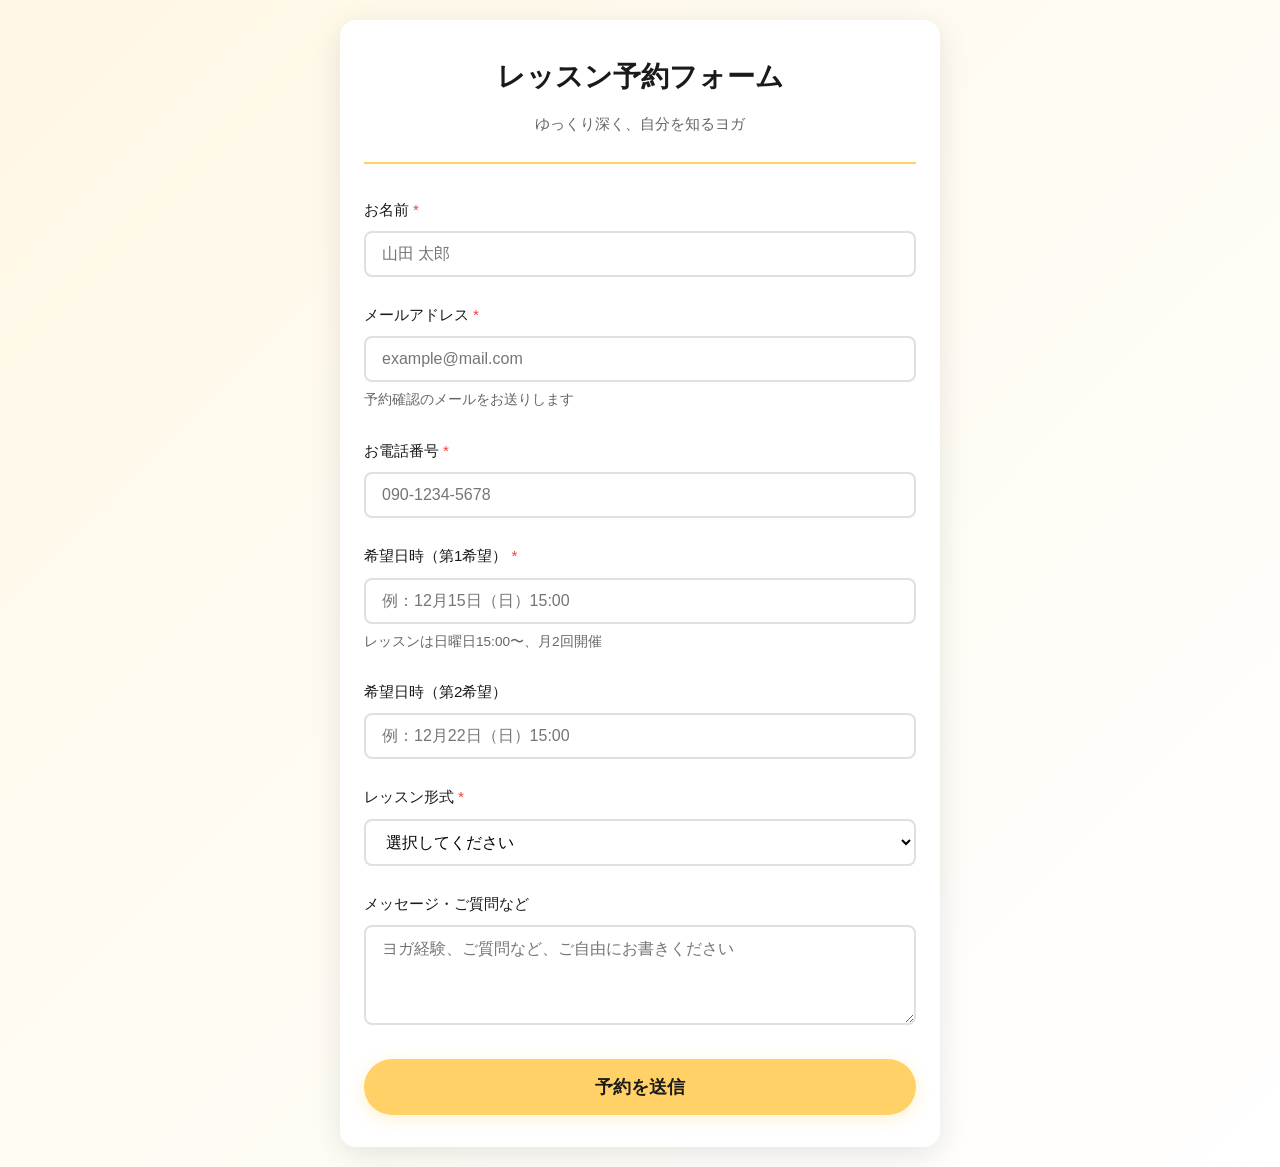
==== gas-form/Index.html @ 1ae2233c "Update profile and add reservation system - プロフィール写真を2016年版のみに変更 - カスタムHTML予約フォーム追加（GAS） - スプレッドシート自" ====
<!DOCTYPE html>
<html lang="ja">
<head>
  <meta charset="UTF-8">
  <meta name="viewport" content="width=device-width, initial-scale=1.0">
  <title>Hiroki Yoga レッスン予約</title>

  <style>
    /* ============================================
       リセット & ベース
       ============================================ */
    * {
      margin: 0;
      padding: 0;
      box-sizing: border-box;
    }

    :root {
      --primary-yellow: #FFD166;
      --light-yellow: #FFF8E7;
      --dark-yellow: #E6B84D;
      --white: #FFFFFF;
      --black: #1A1A1A;
      --gray: #666666;
      --light-gray: #F5F5F5;
      --border: #E0E0E0;
      --success: #4CAF50;
      --error: #F44336;
    }

    body {
      font-family: 'Noto Sans JP', -apple-system, BlinkMacSystemFont, 'Segoe UI', sans-serif;
      line-height: 1.8;
      color: var(--black);
      background: linear-gradient(135deg, var(--light-yellow) 0%, var(--white) 100%);
      padding: 20px;
      min-height: 100vh;
    }

    /* ============================================
       コンテナ
       ============================================ */
    .container {
      max-width: 600px;
      margin: 0 auto;
      background: var(--white);
      border-radius: 16px;
      box-shadow: 0 8px 32px rgba(0, 0, 0, 0.1);
      padding: 32px 24px;
    }

    /* ============================================
       ヘッダー
       ============================================ */
    .header {
      text-align: center;
      margin-bottom: 32px;
      padding-bottom: 24px;
      border-bottom: 2px solid var(--primary-yellow);
    }

    .header h1 {
      font-family: 'Noto Serif JP', serif;
      font-size: 1.75rem;
      margin-bottom: 8px;
      color: var(--black);
    }

    .header p {
      color: var(--gray);
      font-size: 0.95rem;
    }

    /* ============================================
       フォーム
       ============================================ */
    .form-group {
      margin-bottom: 24px;
    }

    .form-group label {
      display: block;
      font-weight: 500;
      margin-bottom: 8px;
      color: var(--black);
      font-size: 0.95rem;
    }

    .form-group label .required {
      color: var(--error);
      margin-left: 4px;
    }

    .form-group input[type="text"],
    .form-group input[type="email"],
    .form-group input[type="tel"],
    .form-group select,
    .form-group textarea {
      width: 100%;
      padding: 12px 16px;
      border: 2px solid var(--border);
      border-radius: 8px;
      font-size: 1rem;
      font-family: inherit;
      transition: all 0.3s ease;
      background: var(--white);
    }

    .form-group input:focus,
    .form-group select:focus,
    .form-group textarea:focus {
      outline: none;
      border-color: var(--primary-yellow);
      box-shadow: 0 0 0 3px rgba(255, 209, 102, 0.2);
    }

    .form-group textarea {
      min-height: 100px;
      resize: vertical;
    }

    .form-group .helper-text {
      font-size: 0.85rem;
      color: var(--gray);
      margin-top: 6px;
    }

    /* ============================================
       ボタン
       ============================================ */
    .btn-submit {
      width: 100%;
      padding: 16px;
      background: var(--primary-yellow);
      color: var(--black);
      border: none;
      border-radius: 50px;
      font-size: 1.1rem;
      font-weight: 600;
      cursor: pointer;
      transition: all 0.3s ease;
      box-shadow: 0 4px 16px rgba(255, 209, 102, 0.3);
      font-family: inherit;
    }

    .btn-submit:hover:not(:disabled) {
      background: var(--dark-yellow);
      transform: translateY(-2px);
      box-shadow: 0 6px 20px rgba(255, 209, 102, 0.4);
    }

    .btn-submit:disabled {
      opacity: 0.6;
      cursor: not-allowed;
    }

    /* ============================================
       メッセージ
       ============================================ */
    .message {
      padding: 16px 20px;
      border-radius: 8px;
      margin-bottom: 24px;
      display: none;
      animation: slideDown 0.3s ease;
    }

    .message.show {
      display: block;
    }

    .message.success {
      background: #E8F5E9;
      border-left: 4px solid var(--success);
      color: #2E7D32;
    }

    .message.error {
      background: #FFEBEE;
      border-left: 4px solid var(--error);
      color: #C62828;
    }

    @keyframes slideDown {
      from {
        opacity: 0;
        transform: translateY(-10px);
      }
      to {
        opacity: 1;
        transform: translateY(0);
      }
    }

    /* ============================================
       ローディング
       ============================================ */
    .loading {
      display: none;
      text-align: center;
      margin: 20px 0;
    }

    .loading.show {
      display: block;
    }

    .spinner {
      border: 3px solid var(--light-gray);
      border-top: 3px solid var(--primary-yellow);
      border-radius: 50%;
      width: 40px;
      height: 40px;
      animation: spin 1s linear infinite;
      margin: 0 auto;
    }

    @keyframes spin {
      0% { transform: rotate(0deg); }
      100% { transform: rotate(360deg); }
    }

    /* ============================================
       レスポンシブ
       ============================================ */
    @media (max-width: 640px) {
      body {
        padding: 12px;
      }

      .container {
        padding: 24px 16px;
      }

      .header h1 {
        font-size: 1.5rem;
      }
    }
  </style>
</head>
<body>
  <div class="container">
    <!-- ヘッダー -->
    <div class="header">
      <h1>レッスン予約フォーム</h1>
      <p>ゆっくり深く、自分を知るヨガ</p>
    </div>

    <!-- メッセージ表示エリア -->
    <div id="message" class="message"></div>

    <!-- ローディング -->
    <div id="loading" class="loading">
      <div class="spinner"></div>
      <p style="margin-top: 12px; color: var(--gray);">送信中...</p>
    </div>

    <!-- フォーム -->
    <form id="reservationForm">
      <!-- お名前 -->
      <div class="form-group">
        <label for="name">お名前<span class="required">*</span></label>
        <input type="text" id="name" name="name" required placeholder="山田 太郎">
      </div>

      <!-- メールアドレス -->
      <div class="form-group">
        <label for="email">メールアドレス<span class="required">*</span></label>
        <input type="email" id="email" name="email" required placeholder="example@mail.com">
        <div class="helper-text">予約確認のメールをお送りします</div>
      </div>

      <!-- お電話番号 -->
      <div class="form-group">
        <label for="phone">お電話番号<span class="required">*</span></label>
        <input type="tel" id="phone" name="phone" required placeholder="090-1234-5678">
      </div>

      <!-- 希望日時（第1希望） -->
      <div class="form-group">
        <label for="datetime1">希望日時（第1希望）<span class="required">*</span></label>
        <input type="text" id="datetime1" name="datetime1" required placeholder="例：12月15日（日）15:00">
        <div class="helper-text">レッスンは日曜日15:00〜、月2回開催</div>
      </div>

      <!-- 希望日時（第2希望） -->
      <div class="form-group">
        <label for="datetime2">希望日時（第2希望）</label>
        <input type="text" id="datetime2" name="datetime2" placeholder="例：12月22日（日）15:00">
      </div>

      <!-- レッスン形式 -->
      <div class="form-group">
        <label for="lessonType">レッスン形式<span class="required">*</span></label>
        <select id="lessonType" name="lessonType" required>
          <option value="">選択してください</option>
          <option value="グループレッスン（2,500円）">グループレッスン（2,500円）</option>
          <option value="個人レッスン（応相談）">個人レッスン（応相談）</option>
        </select>
      </div>

      <!-- メッセージ -->
      <div class="form-group">
        <label for="message">メッセージ・ご質問など</label>
        <textarea id="message" name="message" placeholder="ヨガ経験、ご質問など、ご自由にお書きください"></textarea>
      </div>

      <!-- 送信ボタン -->
      <button type="submit" class="btn-submit" id="submitBtn">予約を送信</button>
    </form>
  </div>

  <script>
    // フォーム送信処理
    document.getElementById('reservationForm').addEventListener('submit', function(e) {
      e.preventDefault();

      // ボタンとローディングの制御
      const submitBtn = document.getElementById('submitBtn');
      const loading = document.getElementById('loading');
      const messageDiv = document.getElementById('message');

      submitBtn.disabled = true;
      loading.classList.add('show');
      messageDiv.classList.remove('show');

      // フォームデータ取得
      const formData = {
        name: document.getElementById('name').value,
        email: document.getElementById('email').value,
        phone: document.getElementById('phone').value,
        datetime1: document.getElementById('datetime1').value,
        datetime2: document.getElementById('datetime2').value,
        lessonType: document.getElementById('lessonType').value,
        message: document.getElementById('message').value
      };

      // GASに送信
      google.script.run
        .withSuccessHandler(function(response) {
          loading.classList.remove('show');
          submitBtn.disabled = false;

          if (response.success) {
            messageDiv.textContent = response.message;
            messageDiv.className = 'message success show';
            // フォームをリセット
            document.getElementById('reservationForm').reset();
          } else {
            messageDiv.textContent = response.message;
            messageDiv.className = 'message error show';
          }

          // 3秒後にメッセージを消す
          setTimeout(() => {
            messageDiv.classList.remove('show');
          }, 5000);
        })
        .withFailureHandler(function(error) {
          loading.classList.remove('show');
          submitBtn.disabled = false;
          messageDiv.textContent = '送信に失敗しました。お手数ですがInstagramからお問い合わせください。';
          messageDiv.className = 'message error show';
          console.error('エラー:', error);
        })
        .submitForm(formData);
    });
  </script>
</body>
</html>
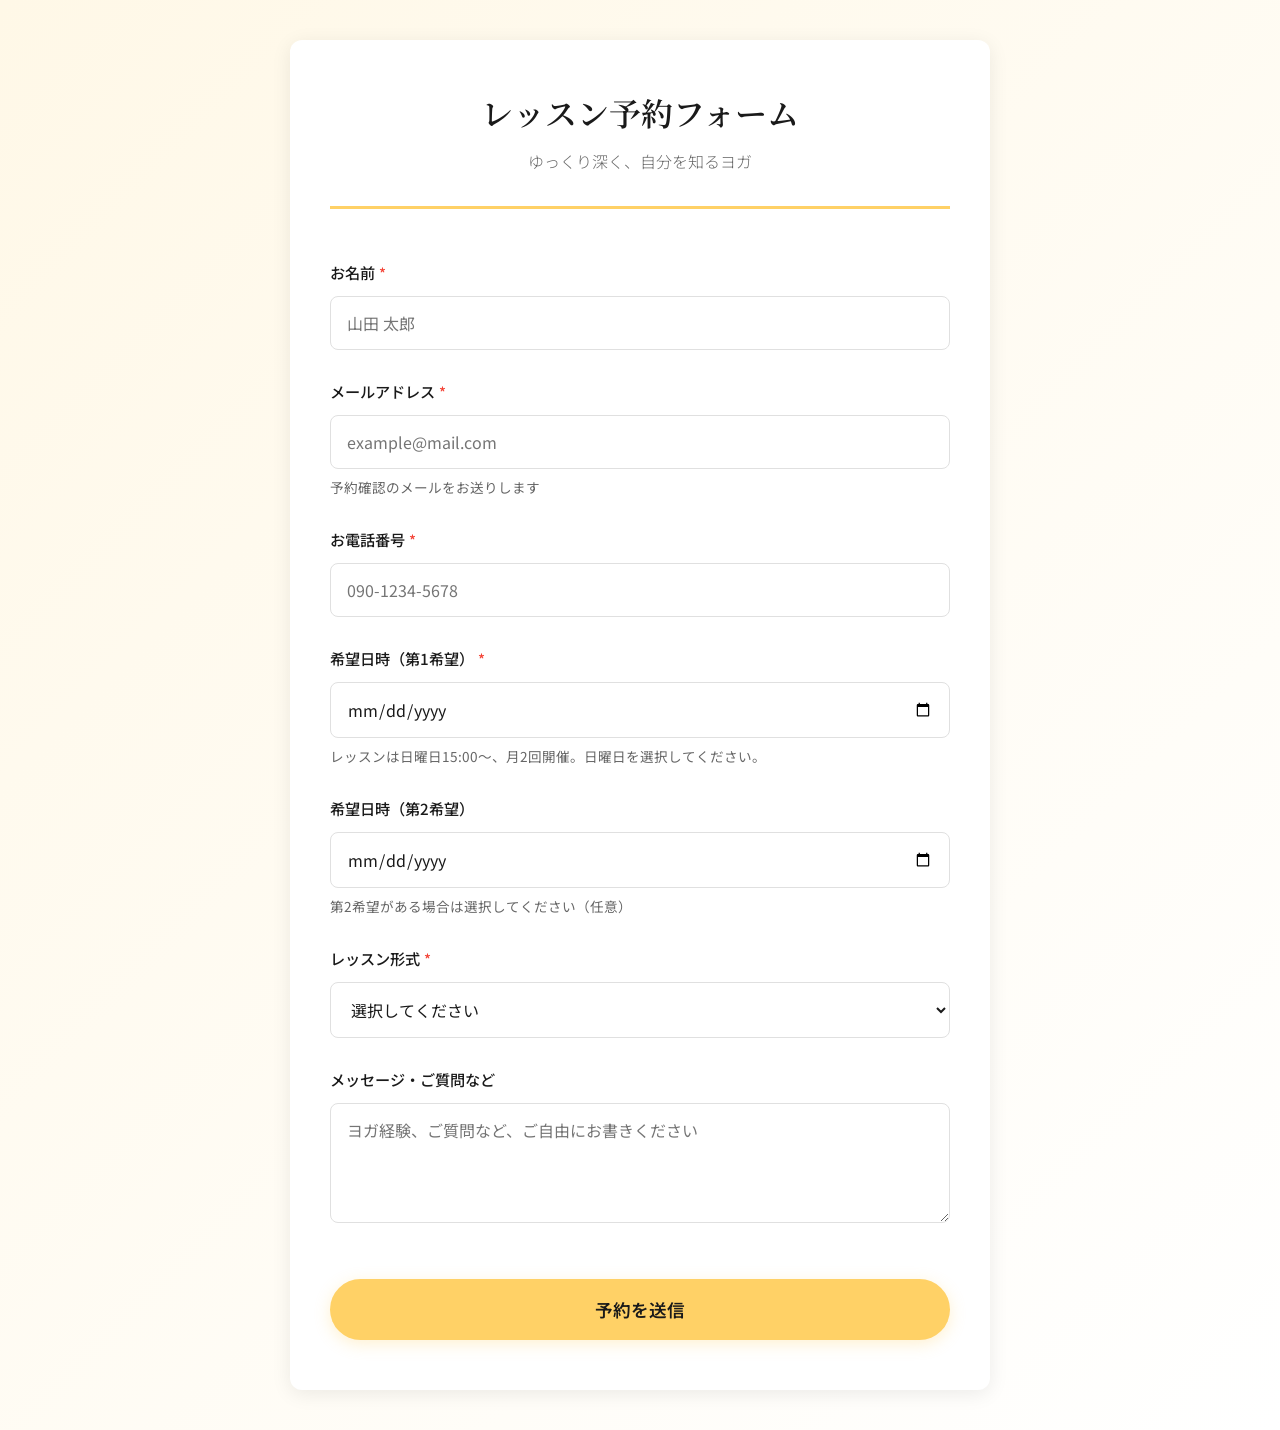
==== commit 66c6254d: "Improve reservation form UX and design - 日付入力をカレンダー形式に変更（日曜日チェック付き） - 送信完了時にモーダル表示 - デザインを元サイトに統一（No" ====
--- a/gas-form/Index.html
+++ b/gas-form/Index.html
@@ -4,6 +4,11 @@
   <meta charset="UTF-8">
   <meta name="viewport" content="width=device-width, initial-scale=1.0">
   <title>Hiroki Yoga レッスン予約</title>
+
+  <!-- Google Fonts -->
+  <link rel="preconnect" href="https://fonts.googleapis.com">
+  <link rel="preconnect" href="https://fonts.gstatic.com" crossorigin>
+  <link href="https://fonts.googleapis.com/css2?family=Noto+Sans+JP:wght@300;400;500;700&family=Noto+Serif+JP:wght@400;600&display=swap" rel="stylesheet">
 
   <style>
     /* ============================================
@@ -29,11 +34,12 @@
     }
 
     body {
-      font-family: 'Noto Sans JP', -apple-system, BlinkMacSystemFont, 'Segoe UI', sans-serif;
+      font-family: 'Noto Sans JP', sans-serif;
+      font-weight: 400;
       line-height: 1.8;
       color: var(--black);
       background: linear-gradient(135deg, var(--light-yellow) 0%, var(--white) 100%);
-      padding: 20px;
+      padding: 40px 20px;
       min-height: 100vh;
     }
 
@@ -41,12 +47,21 @@
        コンテナ
        ============================================ */
     .container {
-      max-width: 600px;
+      max-width: 700px;
       margin: 0 auto;
       background: var(--white);
-      border-radius: 16px;
-      box-shadow: 0 8px 32px rgba(0, 0, 0, 0.1);
-      padding: 32px 24px;
+      border-radius: 12px;
+      box-shadow: 0 4px 20px rgba(0, 0, 0, 0.08);
+      padding: 50px 40px;
+    }
+
+    @media (max-width: 640px) {
+      body {
+        padding: 20px 12px;
+      }
+      .container {
+        padding: 32px 24px;
+      }
     }
 
     /* ============================================
@@ -54,34 +69,37 @@
        ============================================ */
     .header {
       text-align: center;
-      margin-bottom: 32px;
-      padding-bottom: 24px;
-      border-bottom: 2px solid var(--primary-yellow);
+      margin-bottom: 50px;
+      padding-bottom: 30px;
+      border-bottom: 3px solid var(--primary-yellow);
     }
 
     .header h1 {
       font-family: 'Noto Serif JP', serif;
-      font-size: 1.75rem;
-      margin-bottom: 8px;
-      color: var(--black);
+      font-size: 2rem;
+      font-weight: 600;
+      margin-bottom: 12px;
+      color: var(--black);
+      line-height: 1.4;
     }
 
     .header p {
       color: var(--gray);
-      font-size: 0.95rem;
+      font-size: 1rem;
+      font-weight: 300;
     }
 
     /* ============================================
        フォーム
        ============================================ */
     .form-group {
-      margin-bottom: 24px;
+      margin-bottom: 28px;
     }
 
     .form-group label {
       display: block;
       font-weight: 500;
-      margin-bottom: 8px;
+      margin-bottom: 10px;
       color: var(--black);
       font-size: 0.95rem;
     }
@@ -89,21 +107,24 @@
     .form-group label .required {
       color: var(--error);
       margin-left: 4px;
+      font-size: 0.9rem;
     }
 
     .form-group input[type="text"],
     .form-group input[type="email"],
     .form-group input[type="tel"],
+    .form-group input[type="date"],
     .form-group select,
     .form-group textarea {
       width: 100%;
-      padding: 12px 16px;
-      border: 2px solid var(--border);
+      padding: 14px 16px;
+      border: 1px solid var(--border);
       border-radius: 8px;
       font-size: 1rem;
       font-family: inherit;
       transition: all 0.3s ease;
       background: var(--white);
+      color: var(--black);
     }
 
     .form-group input:focus,
@@ -111,18 +132,20 @@
     .form-group textarea:focus {
       outline: none;
       border-color: var(--primary-yellow);
-      box-shadow: 0 0 0 3px rgba(255, 209, 102, 0.2);
+      box-shadow: 0 0 0 3px rgba(255, 209, 102, 0.15);
     }
 
     .form-group textarea {
-      min-height: 100px;
+      min-height: 120px;
       resize: vertical;
+      line-height: 1.6;
     }
 
     .form-group .helper-text {
       font-size: 0.85rem;
       color: var(--gray);
-      margin-top: 6px;
+      margin-top: 8px;
+      line-height: 1.5;
     }
 
     /* ============================================
@@ -130,7 +153,7 @@
        ============================================ */
     .btn-submit {
       width: 100%;
-      padding: 16px;
+      padding: 18px 24px;
       background: var(--primary-yellow);
       color: var(--black);
       border: none;
@@ -141,6 +164,7 @@
       transition: all 0.3s ease;
       box-shadow: 0 4px 16px rgba(255, 209, 102, 0.3);
       font-family: inherit;
+      margin-top: 20px;
     }
 
     .btn-submit:hover:not(:disabled) {
@@ -193,12 +217,104 @@
     }
 
     /* ============================================
+       モーダル
+       ============================================ */
+    .modal-overlay {
+      display: none;
+      position: fixed;
+      top: 0;
+      left: 0;
+      right: 0;
+      bottom: 0;
+      background: rgba(0, 0, 0, 0.5);
+      z-index: 1000;
+      align-items: center;
+      justify-content: center;
+      animation: fadeIn 0.3s ease;
+    }
+
+    .modal-overlay.show {
+      display: flex;
+    }
+
+    .modal {
+      background: var(--white);
+      border-radius: 16px;
+      padding: 40px 32px;
+      max-width: 500px;
+      width: 90%;
+      text-align: center;
+      box-shadow: 0 20px 60px rgba(0, 0, 0, 0.3);
+      animation: slideUp 0.3s ease;
+    }
+
+    @keyframes fadeIn {
+      from { opacity: 0; }
+      to { opacity: 1; }
+    }
+
+    @keyframes slideUp {
+      from {
+        opacity: 0;
+        transform: translateY(30px);
+      }
+      to {
+        opacity: 1;
+        transform: translateY(0);
+      }
+    }
+
+    .modal-icon {
+      width: 80px;
+      height: 80px;
+      margin: 0 auto 24px;
+      background: var(--primary-yellow);
+      border-radius: 50%;
+      display: flex;
+      align-items: center;
+      justify-content: center;
+      font-size: 3rem;
+    }
+
+    .modal h2 {
+      font-family: 'Noto Serif JP', serif;
+      font-size: 1.75rem;
+      margin-bottom: 16px;
+      color: var(--black);
+    }
+
+    .modal p {
+      color: var(--gray);
+      font-size: 1rem;
+      line-height: 1.7;
+      margin-bottom: 30px;
+    }
+
+    .modal-btn {
+      padding: 14px 40px;
+      background: var(--primary-yellow);
+      color: var(--black);
+      border: none;
+      border-radius: 50px;
+      font-size: 1rem;
+      font-weight: 600;
+      cursor: pointer;
+      transition: all 0.3s ease;
+      font-family: inherit;
+    }
+
+    .modal-btn:hover {
+      background: var(--dark-yellow);
+      transform: translateY(-2px);
+    }
+
+    /* ============================================
        ローディング
        ============================================ */
     .loading {
       display: none;
       text-align: center;
-      margin: 20px 0;
+      margin: 30px 0;
     }
 
     .loading.show {
@@ -209,8 +325,8 @@
       border: 3px solid var(--light-gray);
       border-top: 3px solid var(--primary-yellow);
       border-radius: 50%;
-      width: 40px;
-      height: 40px;
+      width: 50px;
+      height: 50px;
       animation: spin 1s linear infinite;
       margin: 0 auto;
     }
@@ -220,21 +336,10 @@
       100% { transform: rotate(360deg); }
     }
 
-    /* ============================================
-       レスポンシブ
-       ============================================ */
-    @media (max-width: 640px) {
-      body {
-        padding: 12px;
-      }
-
-      .container {
-        padding: 24px 16px;
-      }
-
-      .header h1 {
-        font-size: 1.5rem;
-      }
+    .loading p {
+      margin-top: 16px;
+      color: var(--gray);
+      font-size: 0.95rem;
     }
   </style>
 </head>
@@ -252,7 +357,7 @@
     <!-- ローディング -->
     <div id="loading" class="loading">
       <div class="spinner"></div>
-      <p style="margin-top: 12px; color: var(--gray);">送信中...</p>
+      <p>送信中...</p>
     </div>
 
     <!-- フォーム -->
@@ -279,14 +384,15 @@
       <!-- 希望日時（第1希望） -->
       <div class="form-group">
         <label for="datetime1">希望日時（第1希望）<span class="required">*</span></label>
-        <input type="text" id="datetime1" name="datetime1" required placeholder="例：12月15日（日）15:00">
-        <div class="helper-text">レッスンは日曜日15:00〜、月2回開催</div>
+        <input type="date" id="datetime1" name="datetime1" required>
+        <div class="helper-text">レッスンは日曜日15:00〜、月2回開催。日曜日を選択してください。</div>
       </div>
 
       <!-- 希望日時（第2希望） -->
       <div class="form-group">
         <label for="datetime2">希望日時（第2希望）</label>
-        <input type="text" id="datetime2" name="datetime2" placeholder="例：12月22日（日）15:00">
+        <input type="date" id="datetime2" name="datetime2">
+        <div class="helper-text">第2希望がある場合は選択してください（任意）</div>
       </div>
 
       <!-- レッスン形式 -->
@@ -310,7 +416,35 @@
     </form>
   </div>
 
+  <!-- 成功モーダル -->
+  <div id="successModal" class="modal-overlay">
+    <div class="modal">
+      <div class="modal-icon">✓</div>
+      <h2>予約を受け付けました</h2>
+      <p>ご予約ありがとうございます。<br>確認のメールをお送りしましたので、ご確認ください。<br><br>日程調整の上、改めてご連絡させていただきます。</p>
+      <button class="modal-btn" onclick="closeModal()">閉じる</button>
+    </div>
+  </div>
+
   <script>
+    // 日曜日のみ選択可能にする（オプション：警告表示）
+    const dateInputs = document.querySelectorAll('input[type="date"]');
+    dateInputs.forEach(input => {
+      input.addEventListener('change', function() {
+        const selectedDate = new Date(this.value);
+        if (selectedDate.getDay() !== 0) { // 0 = 日曜日
+          alert('レッスンは日曜日のみ開催しています。日曜日を選択してください。');
+          this.value = '';
+        }
+      });
+    });
+
+    // モーダルを閉じる
+    function closeModal() {
+      document.getElementById('successModal').classList.remove('show');
+      document.getElementById('reservationForm').reset();
+    }
+
     // フォーム送信処理
     document.getElementById('reservationForm').addEventListener('submit', function(e) {
       e.preventDefault();
@@ -323,14 +457,28 @@
       submitBtn.disabled = true;
       loading.classList.add('show');
       messageDiv.classList.remove('show');
+
+      // 日付をフォーマット
+      const datetime1 = document.getElementById('datetime1').value;
+      const datetime2 = document.getElementById('datetime2').value;
+
+      const formatDate = (dateStr) => {
+        if (!dateStr) return '';
+        const date = new Date(dateStr);
+        const month = date.getMonth() + 1;
+        const day = date.getDate();
+        const weekdays = ['日', '月', '火', '水', '木', '金', '土'];
+        const weekday = weekdays[date.getDay()];
+        return `${month}月${day}日（${weekday}）15:00`;
+      };
 
       // フォームデータ取得
       const formData = {
         name: document.getElementById('name').value,
         email: document.getElementById('email').value,
         phone: document.getElementById('phone').value,
-        datetime1: document.getElementById('datetime1').value,
-        datetime2: document.getElementById('datetime2').value,
+        datetime1: formatDate(datetime1),
+        datetime2: formatDate(datetime2),
         lessonType: document.getElementById('lessonType').value,
         message: document.getElementById('message').value
       };
@@ -342,29 +490,33 @@
           submitBtn.disabled = false;
 
           if (response.success) {
-            messageDiv.textContent = response.message;
-            messageDiv.className = 'message success show';
-            // フォームをリセット
-            document.getElementById('reservationForm').reset();
+            // 成功モーダルを表示
+            document.getElementById('successModal').classList.add('show');
           } else {
             messageDiv.textContent = response.message;
             messageDiv.className = 'message error show';
+            // ページトップにスクロール
+            window.scrollTo({ top: 0, behavior: 'smooth' });
           }
-
-          // 3秒後にメッセージを消す
-          setTimeout(() => {
-            messageDiv.classList.remove('show');
-          }, 5000);
         })
         .withFailureHandler(function(error) {
           loading.classList.remove('show');
           submitBtn.disabled = false;
           messageDiv.textContent = '送信に失敗しました。お手数ですがInstagramからお問い合わせください。';
           messageDiv.className = 'message error show';
+          // ページトップにスクロール
+          window.scrollTo({ top: 0, behavior: 'smooth' });
           console.error('エラー:', error);
         })
         .submitForm(formData);
     });
+
+    // モーダルの外側クリックで閉じる
+    document.getElementById('successModal').addEventListener('click', function(e) {
+      if (e.target === this) {
+        closeModal();
+      }
+    });
   </script>
 </body>
 </html>
